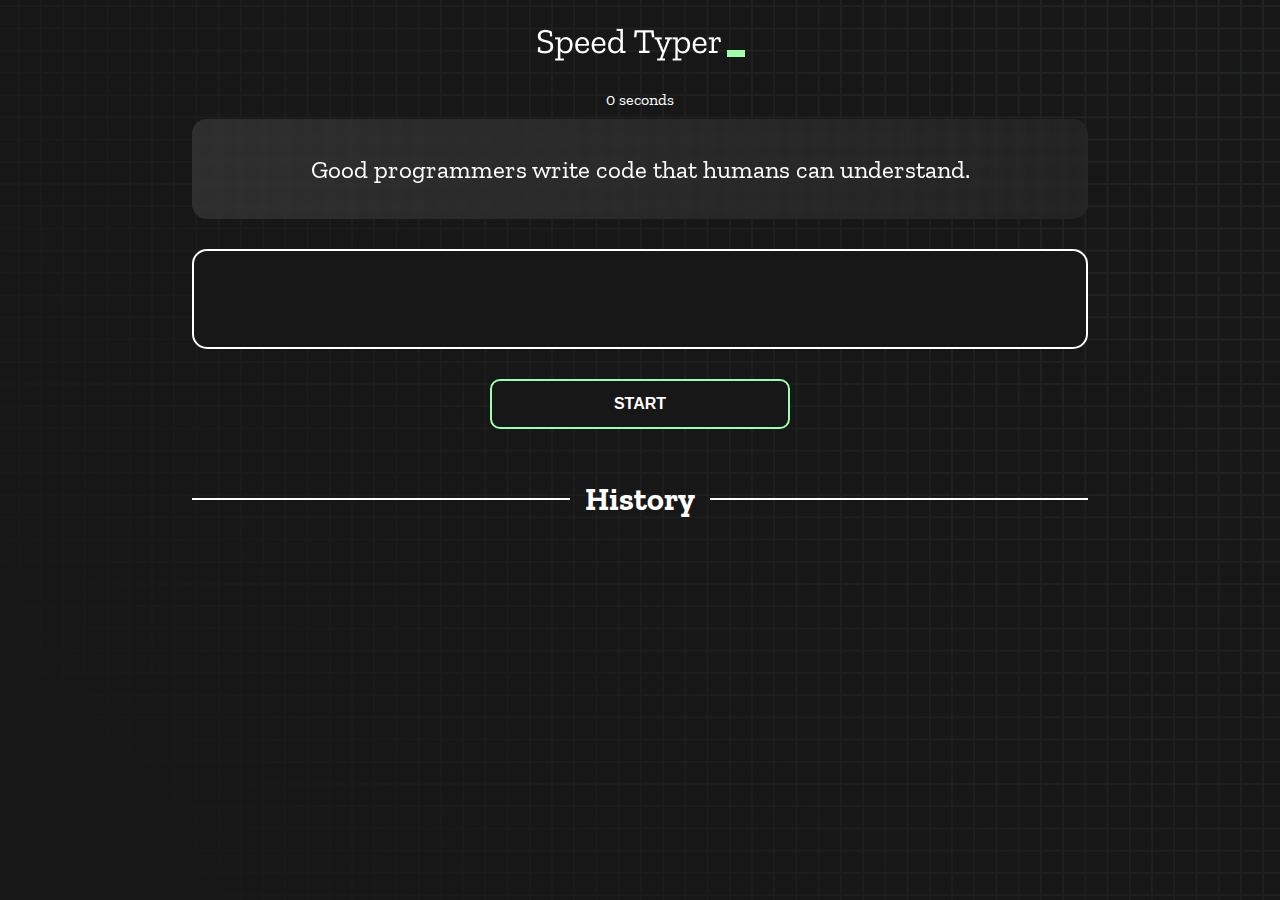
==== index.html @ 4d01df54 "Initial commit" ====
<!DOCTYPE html>
<html lang="en">
  <head>
    <meta charset="UTF-8" />
    <meta http-equiv="X-UA-Compatible" content="IE=edge" />
    <meta name="viewport" content="width=device-width, initial-scale=1.0" />
    <title>Speed Monster</title>
    <link rel="stylesheet" href="styles.css" />
    <link rel="preconnect" href="https://fonts.googleapis.com" />
    <link rel="preconnect" href="https://fonts.gstatic.com" crossorigin />
    <link
      href="https://fonts.googleapis.com/css2?family=Zilla+Slab:wght@300;400;500&display=swap"
      rel="stylesheet"
    />
  </head>
  <body>
    <h1 class="title"><img src="./logo.png" /></h1>
    <div id="show-time">0 seconds</div>

    <div class="box-container">
      <div id="question"></div>

      <div id="display" class="inactive"></div>

      <div class="buttons">
        <button id="starts">START</button>
      </div>

      <div class="divider-container">
        <div class="line"></div>
        <h1 class="title2">History</h1>
        <div class="line"></div>
      </div>
      <div id="histories"></div>
    </div>

    <div id="countdown"></div>
    <div id="modal-background" class="hidden"></div>
    <div id="result" class="hidden"></div>

    <script src="./history.js"></script>
    <script src="./script.js"></script>
  </body>
</html>
---- styles.css ----
* {
  padding: 0;
  margin: 0;
  box-sizing: border-box;
}

body {
  background-image: url("./bg.png");
  background-size: cover;
  background-position: left top;
  font-family: "Zilla Slab", serif;
}

.box-container {
  width: 70%;
  margin: 0 auto;
}

#question {
  height: 100px;
  display: flex;
  align-items: center;
  justify-content: center;
  color: white;
  font-size: 25px;
  border-radius: 15px;
  background: rgb(255, 255, 255);
  background: linear-gradient(
    92.49deg,
    rgba(255, 255, 255, 0.1) 0.18%,
    rgba(255, 255, 255, 0.05) 99.85%
  );
  backdrop-filter: blur(5px);
  margin-bottom: 30px;
}

#display {
  height: 100px;
  display: flex;
  flex-wrap: wrap;
  align-items: center;
  padding-left: 5rem;
  color: white;
  font-size: 32px;
  background-color: #171717;
  border: 2px solid #9dffad;
  border-radius: 15px;
}

#countdown {
  position: fixed;
  height: 100vh;
  width: 100vw;
  background-color: rgba(0, 0, 0, 0.8);
  top: 0;
  left: 0;
  display: flex;
  align-items: center;
  justify-content: center;
  font-size: 3rem;
  color: white;
  display: none;
}
#result {
  position: fixed;
  top: 10%; 
  left: 10%;
  transform: translate(-50%, -50%);
  height: 250px;
  width: 400px;
  background-color: #171717;
  border-radius: 15px;
  border: 2px solid #9dffad;
  color: white;
  text-align: center;
  padding: 2rem;
}
#show-time{
  text-align: center;
  color: white;
  margin: 10px 0;
}

.green {
  color: #9dffad;
}
.red {
  color: #eb6565;
}
.bold {
  font-weight: 700;
}
.inactive {
  border: 2px solid white !important;
}
.hidden {
  display: none;
}
.title {
  text-align: center;
  color: white;
  margin: 20px 0;
}

.divider-container {
  height: 80px;
  display: flex;
  justify-content: center;
  align-items: center;
  gap: 15px;
  margin: 0 auto;
}

.line {
  height: 2px;
  background: white;
  width: 100%;
}

.title2 {
  color: white;
  display: block;
}

.buttons {
  display: flex;
  justify-content: center;
  margin: 30px 0;
}
button {
  padding: 10px 20px;
  border: none;
  font-size: 16px;
  font-weight: bold;
  width: 300px;
  height: 50px;
  color: white;
  background-color: #171717;
  border-radius: 10px;
  border: 2px solid #9dffad;
  cursor: pointer;
}

#histories {
  display: flex;
  flex-wrap: wrap;
  justify-content: space-around;
}

.card {
  width: 100%;
  height: 100%;
  padding: 50px;
  display: flex;
  justify-content: space-between;
  align-items: center;
  padding: 20px 30px;
  color: white;
  border-radius: 15px;
  background: rgb(255, 255, 255);
  background: linear-gradient(
    92.49deg,
    rgba(255, 255, 255, 0.1) 0.18%,
    rgba(255, 255, 255, 0.05) 99.85%
  );
  backdrop-filter: blur(5px);
  margin-bottom: 30px;
}

#modal-background {
  background: rgb(255, 255, 255);
  background: linear-gradient(
    92.49deg,
    rgba(255, 255, 255, 0.1) 0.18%,
    rgba(255, 255, 255, 0.05) 99.85%
  );
  backdrop-filter: blur(5px);
  height: 100vh;
  width: 100%;
  position: fixed;
  top: 0;
}

@media only screen and (max-width: 700px) {
  .box-container {
    padding: 0 20px;
    width: 100%;
  }
  .card {
    flex-direction: column;
  }
}
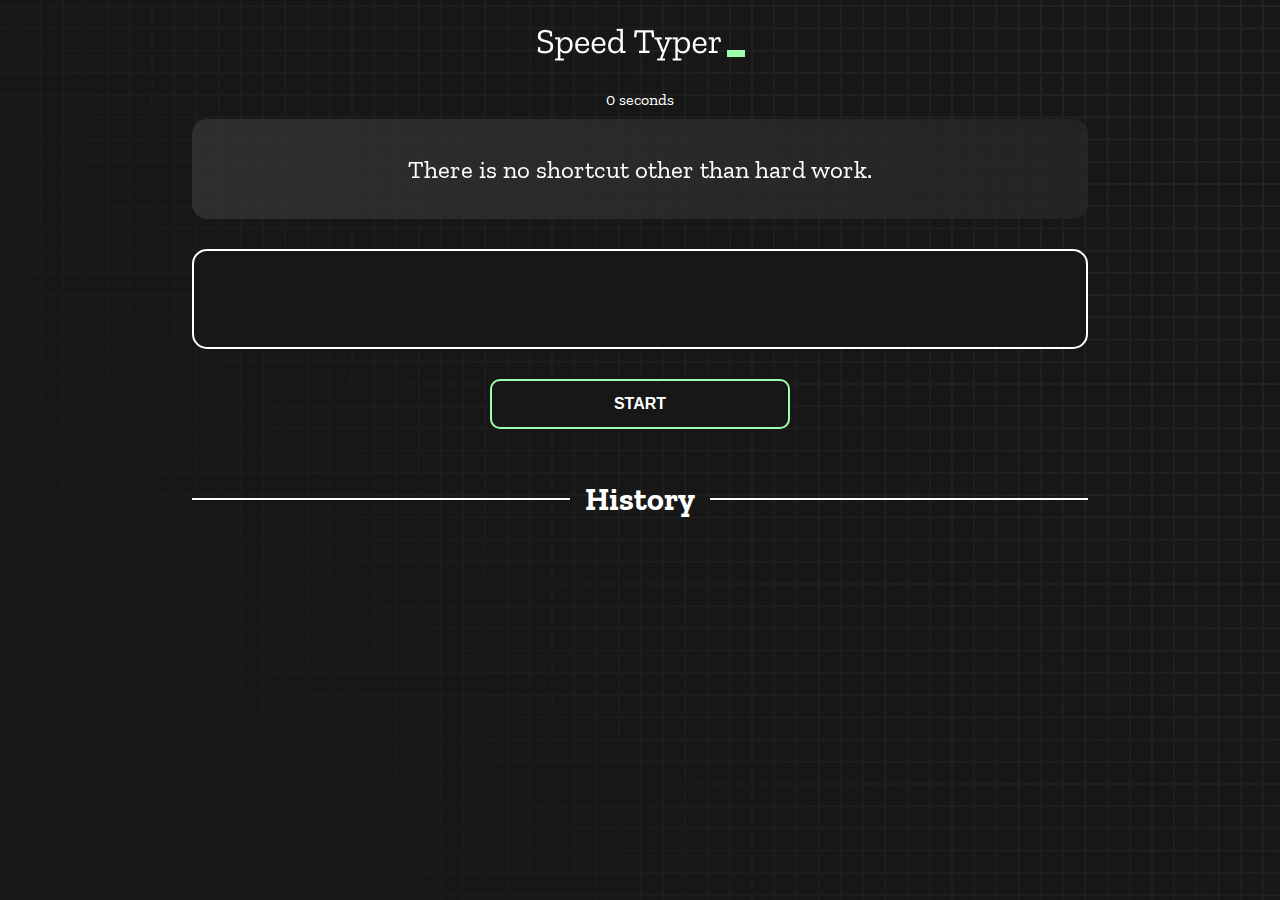
==== commit 71f8be54: "update page title" ====
--- a/index.html
+++ b/index.html
@@ -4,7 +4,7 @@
     <meta charset="UTF-8" />
     <meta http-equiv="X-UA-Compatible" content="IE=edge" />
     <meta name="viewport" content="width=device-width, initial-scale=1.0" />
-    <title>Speed Monster</title>
+    <title>Type Speed Monster</title>
     <link rel="stylesheet" href="styles.css" />
     <link rel="preconnect" href="https://fonts.googleapis.com" />
     <link rel="preconnect" href="https://fonts.gstatic.com" crossorigin />
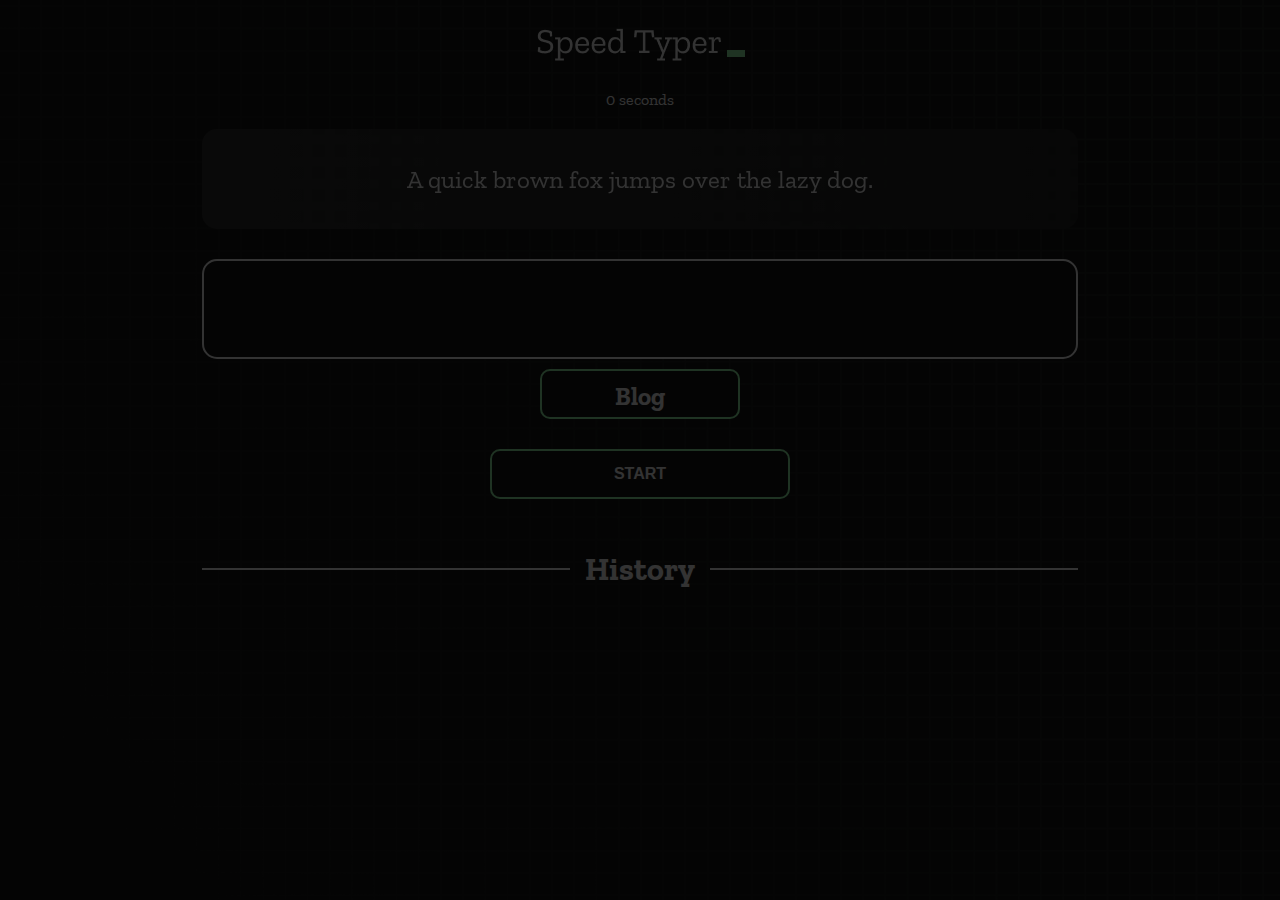
==== commit 300b4079: "responsive for tablet" ====
--- a/index.html
+++ b/index.html
@@ -21,7 +21,9 @@
       <div id="question"></div>
 
       <div id="display" class="inactive"></div>
-
+      <div id="blog">
+        <a href="http://127.0.0.1:5500/blog.html" target="_blank">Blog</a>
+      </div>
       <div class="buttons">
         <button id="starts">START</button>
       </div>
--- a/styles.css
+++ b/styles.css
@@ -63,8 +63,8 @@
 }
 #result {
   position: fixed;
-  top: 10%; 
-  left: 10%;
+  top: 50%; 
+  left: 50%;
   transform: translate(-50%, -50%);
   height: 250px;
   width: 400px;
@@ -109,6 +109,26 @@
   align-items: center;
   gap: 15px;
   margin: 0 auto;
+}
+#blog{
+  padding: 10px 20px;
+  margin: 10px auto;
+  border: none;
+  font-size: 16px;
+  font-weight: bold;
+  width: 200px;
+  height: 50px;
+  text-align: center;
+  background-color: #171717;
+  border-radius: 10px;
+  border: 2px solid #9dffad;
+  cursor: pointer;
+}
+#blog a{
+  color: white;
+  font-size: 25px;
+  text-decoration: none;
+
 }
 
 .line {
@@ -163,7 +183,7 @@
     rgba(255, 255, 255, 0.1) 0.18%,
     rgba(255, 255, 255, 0.05) 99.85%
   );
-  backdrop-filter: blur(5px);
+  /* backdrop-filter: blur(2px); */
   margin-bottom: 30px;
 }
 
@@ -179,14 +199,57 @@
   width: 100%;
   position: fixed;
   top: 0;
-}
-
-@media only screen and (max-width: 700px) {
+  
+}
+/* responsive for mobile */
+@media only screen and (max-width: 768px) {
   .box-container {
     padding: 0 20px;
     width: 100%;
   }
   .card {
     flex-direction: column;
-  }
-}
+    width: 70%;
+    font-size: 20px;
+    height: 150px;
+  
+  }
+}
+/* responsive for tablet */
+@media only screen and (max-width:1023px) and (max-width:769px) {
+  .box-container{
+    width:100%;
+  }
+  .card{
+    width: 100%;
+    height: 170px;
+  }
+ #histories{
+ 
+    display: grid;
+    grid-template-columns: repeat(2,1fr);
+    column-gap: 10px;
+    row-gap: 15px;
+
+ }
+  
+}
+
+@media  only screen and (min-width:1024px) {
+  .box-container{
+    padding: 10px;
+    width: 70%;
+  }
+  #histories{
+    display: grid;
+    grid-template-columns: repeat(3,1fr);
+    column-gap: 10px;
+    row-gap: 15px;
+  }
+  .card{
+
+    display: grid;;
+    grid-template-columns: repeat(1,1fr);
+  } 
+   
+}
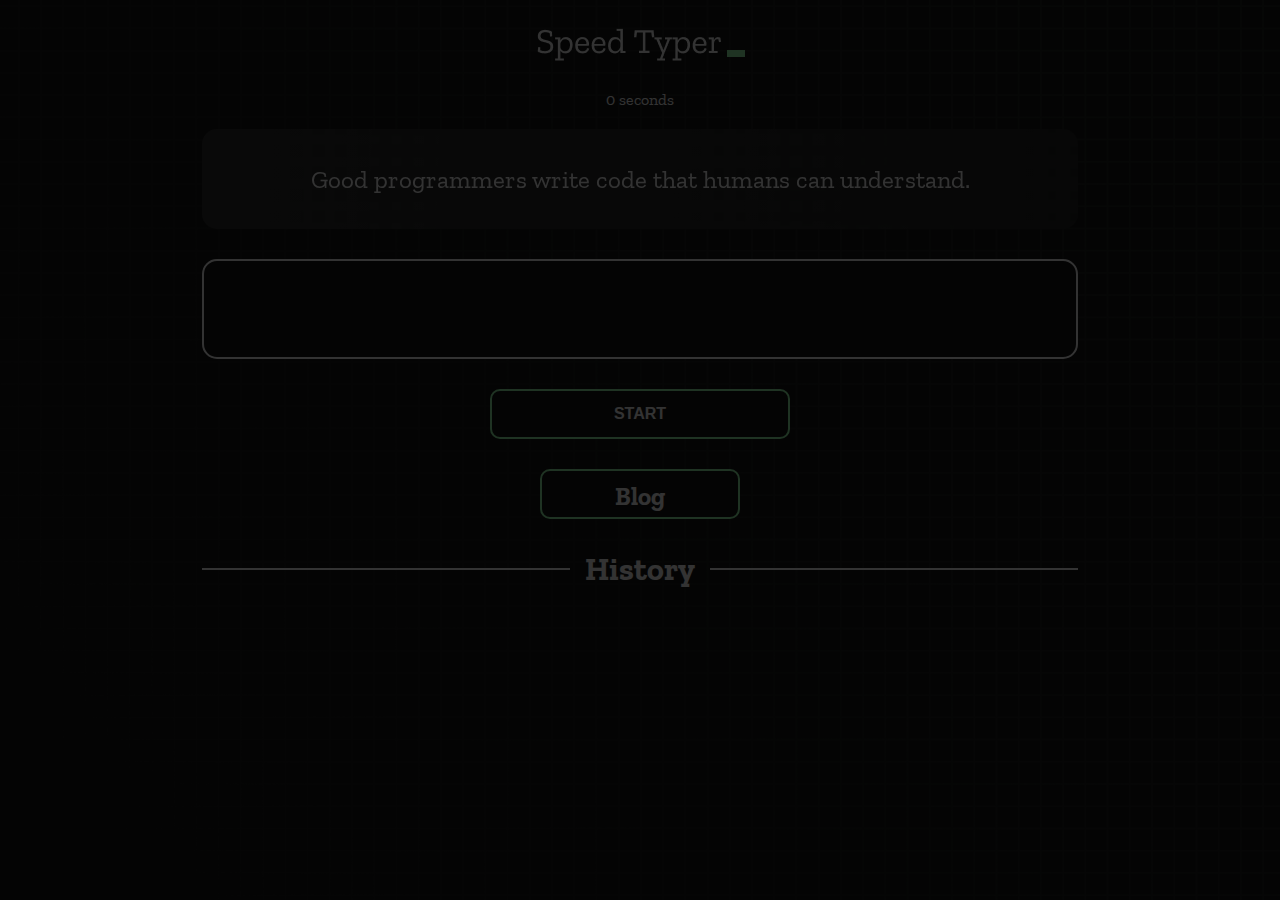
==== commit 9cd62dce: "show times  problem resolved" ====
--- a/index.html
+++ b/index.html
@@ -21,11 +21,12 @@
       <div id="question"></div>
 
       <div id="display" class="inactive"></div>
+   
+      <div class="buttons">
+        <button id="starts">START</button>
+      </div>
       <div id="blog">
         <a href="http://127.0.0.1:5500/blog.html" target="_blank">Blog</a>
-      </div>
-      <div class="buttons">
-        <button id="starts">START</button>
       </div>
 
       <div class="divider-container">
